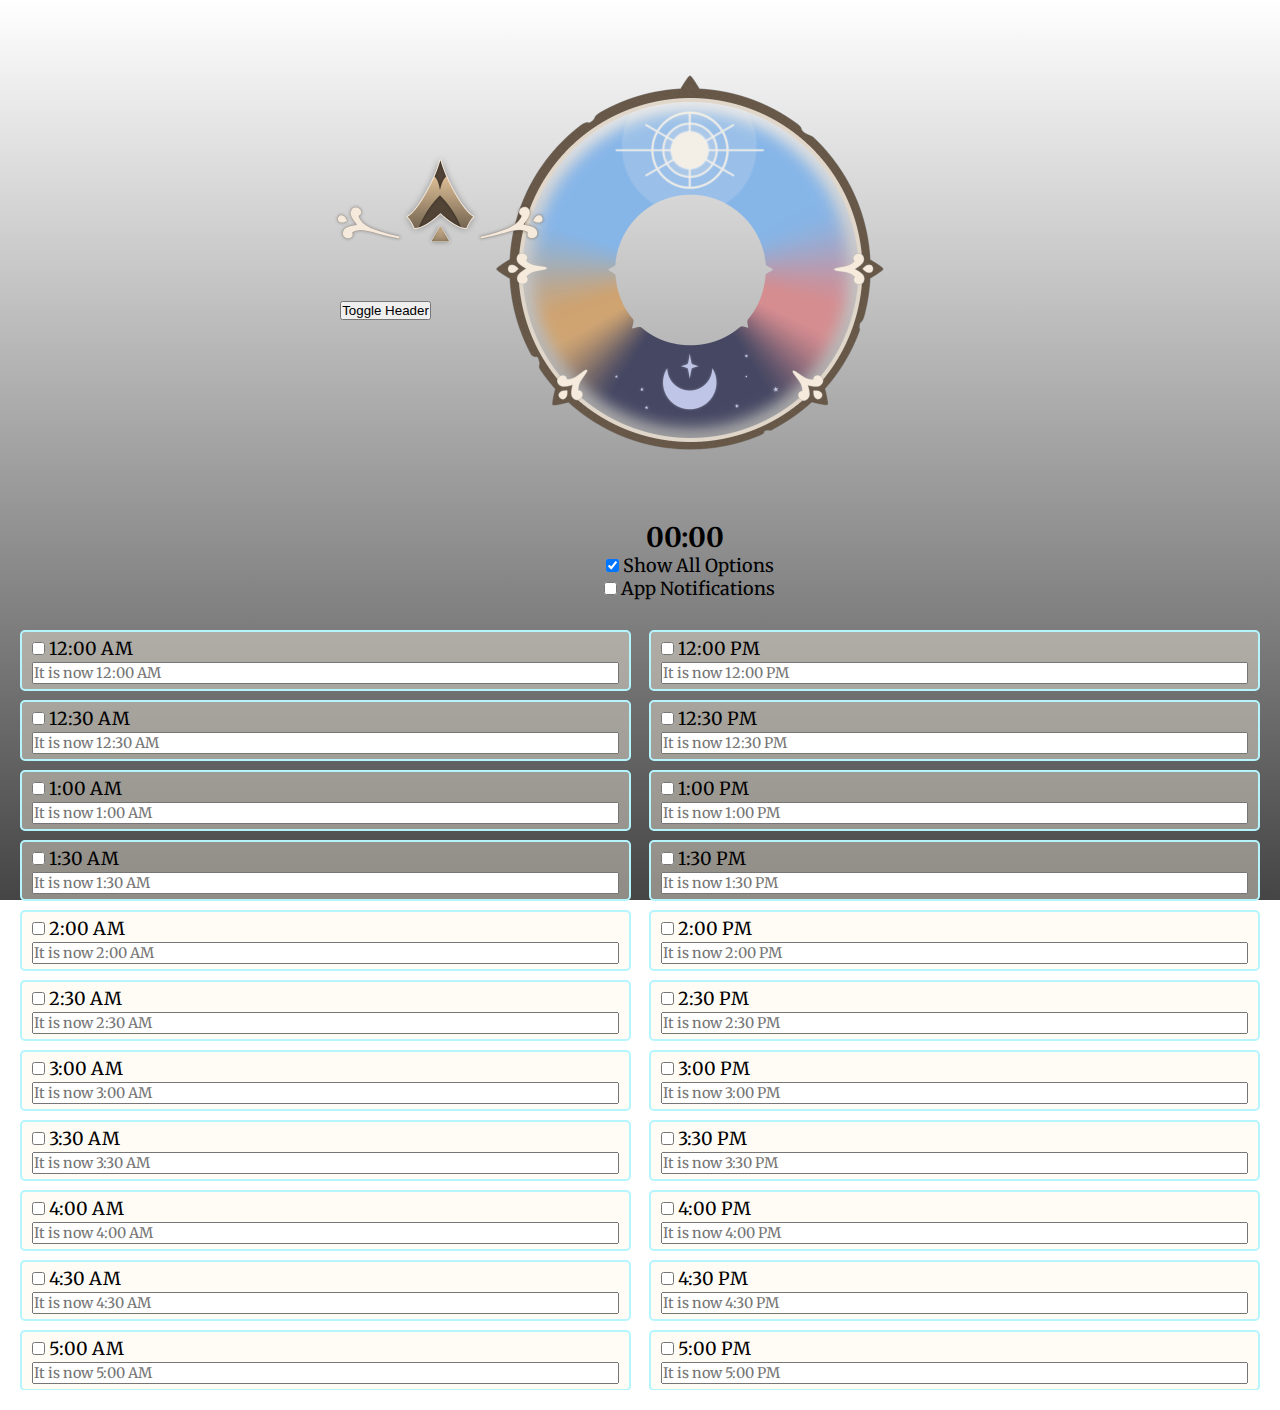
==== analog.html @ f40a9148 "remake foldable" ====
<!DOCTYPE html>
<html>

<head>
	<meta charset="utf-8" />
	<meta content='width=device-width, initial-scale=1.0, maximum-scale=1.0, user-scalable=no' name='viewport' />
	<meta name="viewport" content="width=device-width" />
	<link data-n-head="ssr" rel="preconnect" href="https://fonts.googleapis.com">
	<link data-n-head="ssr" rel="preconnect" href="https://fonts.gstatic.com" crossorigin="true">
	<link data-n-head="ssr" rel="stylesheet" href="https://fonts.googleapis.com/css2?family=Merriweather:wght@700&amp;family=Quicksand:wght@600;700&amp;display=swap">
	<link rel="icon" href="./favicon.ico?v=69" type="image/x-icon" />
	<meta name="description" content="Get Palia time notifications.">
	<meta name="theme-color" content="#83d5f6">
</head>

<body>
	<div class="main">
		<div class="header">
			<button onclick="toggleHeaderStatus()">Toggle Header</button>
			<div class="header-status">
				<div class="clock-container" id="clock-container">
					<div class="clock">
						<div class="hour" id="hour">
							<img class="hour-image" src="./img/clockhand.png" alt="Hour Hand Image">
						</div>
					</div>
				</div>
				<div>
					<h2 id="ingame-time">00:00</h2><span class="ingame-time-label"></span>
				</div>
				<div>
					<label><input type="checkbox" id="checkbox-show-all" onchange="toggleShowAll()" checked/>&nbsp;Show All Options</label>
				</div>
				<div>
					<label><input type="checkbox" id="enable-notifications" onchange="toggleEnableNotifications()" />&nbsp;App Notifications</label>
				</div>
			</div>
		</div>
		<div id="palia-times-container" data-show-all="true">
		</div>
	</div>
	
	<link href='./css/common.css?v=6901' rel='stylesheet' type='text/css'>
	<link href='./css/index.css?v=6903' rel='stylesheet' type='text/css'>
	<link href='./css/analogclock.css' rel='stylesheet' type='text/css'>
	<script src="./js/script.js?v=6903" type="module"></script>
	<script src="./js/analogclock.js" type="module"></script>
</body>

</html>
---- css/common.css ----
:root {
	--vs-disabled-bg: var(--vs-state-disabled-bg);
	--vs-disabled-color: var(--vs-state-disabled-color);
	--vs-disabled-cursor: var(--vs-state-disabled-cursor);
	--vs-transition-timing-function: cubic-bezier(1,0.5,0.8,1);
	--vs-transition-duration: 0.15s;
	--vs-colors--lightest: rgba(60,60,60,.26);
	--vs-colors--light: rgba(60,60,60,.5);
	--vs-colors--dark: #333;
	--vs-colors--darkest: rgba(0,0,0,.15);
	--vs-search-input-color: inherit;
	--vs-search-input-bg: #fff;
	--vs-search-input-placeholder-color: inherit;
	--vs-font-size: 1rem;
	--vs-line-height: 1.4;
	--vs-state-disabled-bg: #f8f8f8;
	--vs-state-disabled-color: var(--vs-colors--light);
	--vs-state-disabled-controls-color: var(--vs-colors--light);
	--vs-state-disabled-cursor: not-allowed;
	--vs-border-color: var(--vs-colors--lightest);
	--vs-border-width: 1px;
	--vs-border-style: solid;
	--vs-border-radius: 4px;
	--vs-actions-padding: 4px 6px 0 3px;
	--vs-controls-color: var(--vs-colors--light);
	--vs-controls-size: 1;
	--vs-controls--deselect-text-shadow: 0 1px 0 #fff;
	--vs-selected-bg: #f0f0f0;
	--vs-selected-color: var(--vs-colors--dark);
	--vs-selected-border-color: var(--vs-border-color);
	--vs-selected-border-style: var(--vs-border-style);
	--vs-selected-border-width: var(--vs-border-width);
	--vs-dropdown-bg: #fff;
	--vs-dropdown-color: inherit;
	--vs-dropdown-z-index: 1000;
	--vs-dropdown-min-width: 160px;
	--vs-dropdown-max-height: 350px;
	--vs-dropdown-box-shadow: 0px 3px 6px 0px var(--vs-colors--darkest);
	--vs-dropdown-option-bg: #000;
	--vs-dropdown-option-color: var(--vs-dropdown-color);
	--vs-dropdown-option-padding: 3px 20px;
	--vs-dropdown-option--active-bg: #5897fb;
	--vs-dropdown-option--active-color: #fff;
	--vs-dropdown-option--deselect-bg: #fb5858;
	--vs-dropdown-option--deselect-color: #fff;
	--vs-transition-timing-function: cubic-bezier(1,-0.115,0.975,0.855);
	--vs-transition-duration: 150ms;
	--swiper-theme-color: #007aff;
	--black: #000;
	--white: #fff;
	--off-white: #fffcf7;
	--earthy-500: #594f42;
	--earthy-400: #877d71;
	--earthy-300: #988d7f;
	--earthy-200: #ede4d8;
	--earthy-100: #f5ecdf;
	--sun-kissed-paper: #fef4e6;
	--sky-blue: #1e9de8;
	--dark-blue: #005b98;
	--nautical-blue: #395684;
	--light-blue: #10698c;
	--easeInOutQuint: cubic-bezier(0.86,0,0.07,1);
	--easeOutCirc: cubic-bezier(0.075,0.82,0.165,1);
	--html-background: var(--sun-kissed-paper);
	--html-min-width: 320px;
	--base-font-family: "Quicksand",Arial,sans-serif;
	--base-font-size: 16px;
	--base-line-height: math.div(24px,16px);
	--heading-font-family: "Merriweather",serif;
	--transition-speed-normal: 0.4s;
	--transition-speed-fast: 0.2s;
	--modal-z-index: 1000;
	--nav-z-index: 999;
	--swiper-overflow: visible;
	--site-max-width: 100%;
	--border-radius: 7px;
	--border-thickness: 3px;
	--background-gradient: linear-gradient(180deg,#42cdfb,#4983e9);
	--background-gradient-hover: linear-gradient(180deg,#26e1ff,#495cf9);
	--primary-btn: linear-gradient(180deg,#ffc00d,#ffd459);
	--primary-btn-border: #fed14f;
	--primary-btn-hover: #ffeaad;
	--secondary-btn: linear-gradient(180deg,#1e9de8,#4886ea);
	--secondary-btn-border: #428aea;
	--secondary-btn-hover: #005b98;
	--common-background: 254, 244, 230;

	font-size: 15px;
	font-family: 'Merriweather', cursive;
	color: rgb(var(--color-3a3a3a));
}

* {
	box-sizing: border-box;
	padding: 0;
	margin: 0;
}

html,
body {
	width: 100%;
	height: 100%;
	margin: 0;
}

.no-highlight {
	-webkit-touch-callout: none;
	-webkit-user-select: none;
	-khtml-user-select: none;
	-moz-user-select: none;
	-ms-user-select: none;
	user-select: none;
}

.arrow-back {
	filter: invert(100%) sepia(100%) saturate(1%) hue-rotate(159deg) brightness(104%) contrast(101%) drop-shadow(0px -1px 0px #00000044) drop-shadow(1px 0px 0px #00000044) drop-shadow(1px 1px 0px #00000044) drop-shadow(-1px 1px 0px #00000044);
	width: 40px;
	cursor: pointer;
}

.vertical-align {
	vertical-align: middle;
}

.cursor-pointer {
	cursor: pointer;
}

.opacity-zero {
	opacity: 0;
}

.display-none {
	display: none;
}
---- css/index.css ----
:root {
	font-size: 18px;
}

body {
	background-image:
		linear-gradient(to bottom, rgba(255, 255, 255, 0.5), rgba(0, 0, 0, 0.73)),
		url(https://images.ctfassets.net/qyr5bjm559gz/4HhELAdd1DF1UfbJZrSzmJ/7294aeb34dfed54749849025bd4b76ef/Palia_Key_Art_Wallpaper_4K.png?);
	position: absolute;
	height: 100%;
	background-repeat: no-repeat;
	background-position: center;
	background-size: cover;
	overflow: hidden;
}

.main {
	padding: 20px 20px;
	overflow: hidden;
}

.header {
	display: flex;
	grid-template-columns: 1fr 1fr;
	gap: 0.5em;
	align-items: center;
	justify-content: center;
}

.header-status {
	display: flex;
	flex-direction: column;
	text-align: center;
}

#ingame-time {
	display: inline;
	margin-right: 10px;
	margin-top: 412px;
}

#palia-times-container {
	display: grid;
	grid-template-rows: 1fr 1fr 1fr 1fr 1fr 1fr 1fr 1fr 1fr 1fr 1fr 1fr 1fr 1fr 1fr 1fr 1fr 1fr 1fr 1fr 1fr 1fr 1fr 1fr;
	grid-auto-flow: column;
	gap: 0.5em 1em;
	margin-top: 20px;
	height: calc(100vh - 130px);
	overflow-y: auto;
	padding: 10px 0;
}

#palia-times-container>div {
	width: 100%;
	border: 2px solid #b4f5fe;
	border-radius: 5px;
	padding: 5px 10px;
	background-color: rgba(var(--common-background), 0.4);
}

#palia-times-container[data-show-all="false"]>div[data-is-checked="false"] {
	display: none;
}

input[type="text"][id^="text"] {
	width: 100%;
	font-family: 'Merriweather', cursive;
	font-size: 80%;
}

@media (max-width: 820px) {
	:root {
		font-size: 16px;
	}

	#palia-times-container {
		height: calc(100vh);
		grid-auto-flow: row;
	}

	#ingame-time {
		margin-right: 0;
	}

	.ingame-time-label {
		display: none;
	}
}
---- css/analogclock.css ----
.clock-container {
    width: 500px;
    height: 500px;
    /* border: 5px solid #333; */
    border-radius: 50%;
    position: relative;
    background-size: cover; /* Adjust the background size as needed */
    margin: 0 auto;
}

.clock {
    width: 100%;
    height: 100%;
    position: absolute;
    background-image: url('/img/clockwork.png'); /* Set the path to your background image */
    background-size: cover; /* Adjust the background size as needed */
}

.minute, .second {
    position: absolute;
    width: 50%;
    height: 2px;
    background: #333;
    top: 50%;
    transform-origin: 100%;
    transform: translateY(-40%);
}

.hour {
    position: absolute;
    width: 100%; /* Set the width of the square image */
    height: 100%; /* Set the height of the square image */
    top: 0%;
    left: 0%;
    transform: translate(-50%, -50%);
}

.hour-image {
    width: 100%;
    height: 100%;
}

.hidden {
    display: none;
}
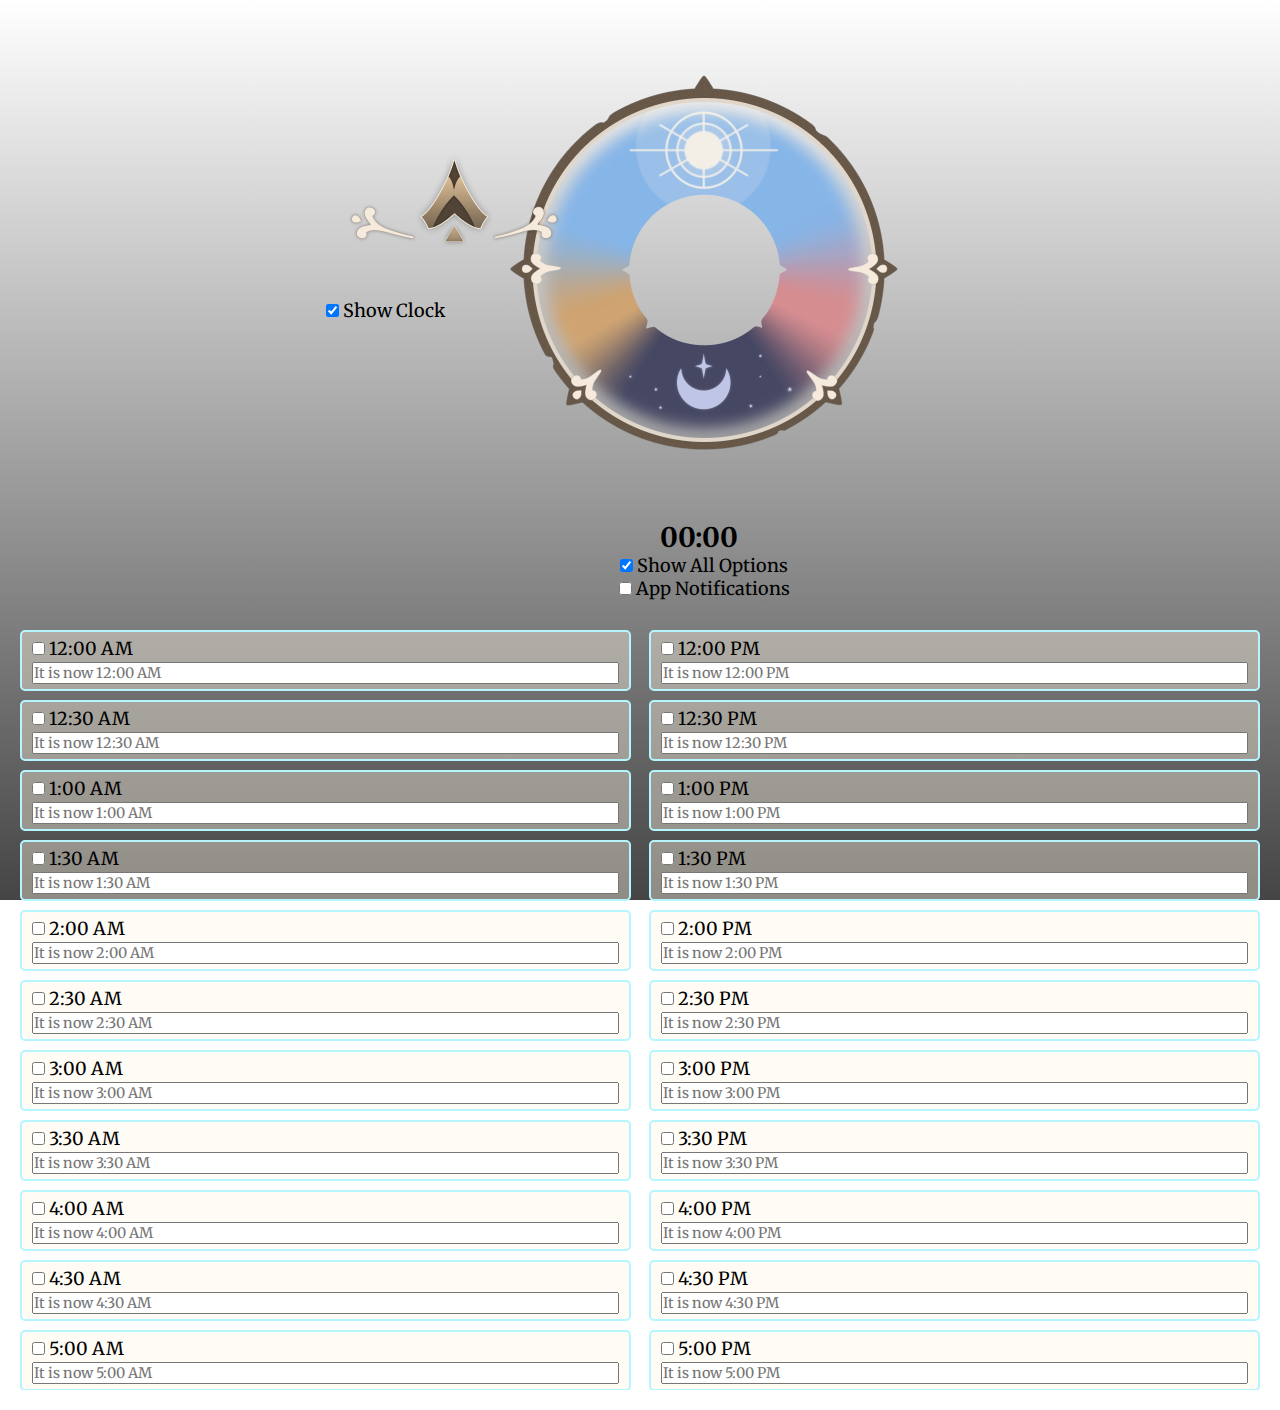
==== commit e1c9bb9d: "toggle show" ====
--- a/analog.html
+++ b/analog.html
@@ -16,7 +16,7 @@
 <body>
 	<div class="main">
 		<div class="header">
-			<button onclick="toggleHeaderStatus()">Toggle Header</button>
+			<label><input type="checkbox" id="toggle-headerstatus" onchange="onToggleShowStatus()" checked/>&nbsp;Show Clock</label>
 			<div class="header-status">
 				<div class="clock-container" id="clock-container">
 					<div class="clock">
@@ -44,7 +44,7 @@
 	<link href='./css/index.css?v=6903' rel='stylesheet' type='text/css'>
 	<link href='./css/analogclock.css' rel='stylesheet' type='text/css'>
 	<script src="./js/script.js?v=6903" type="module"></script>
-	<script src="./js/analogclock.js" type="module"></script>
+	<script src="./js/analogclock.js" type="js"></script>
 </body>
 
 </html>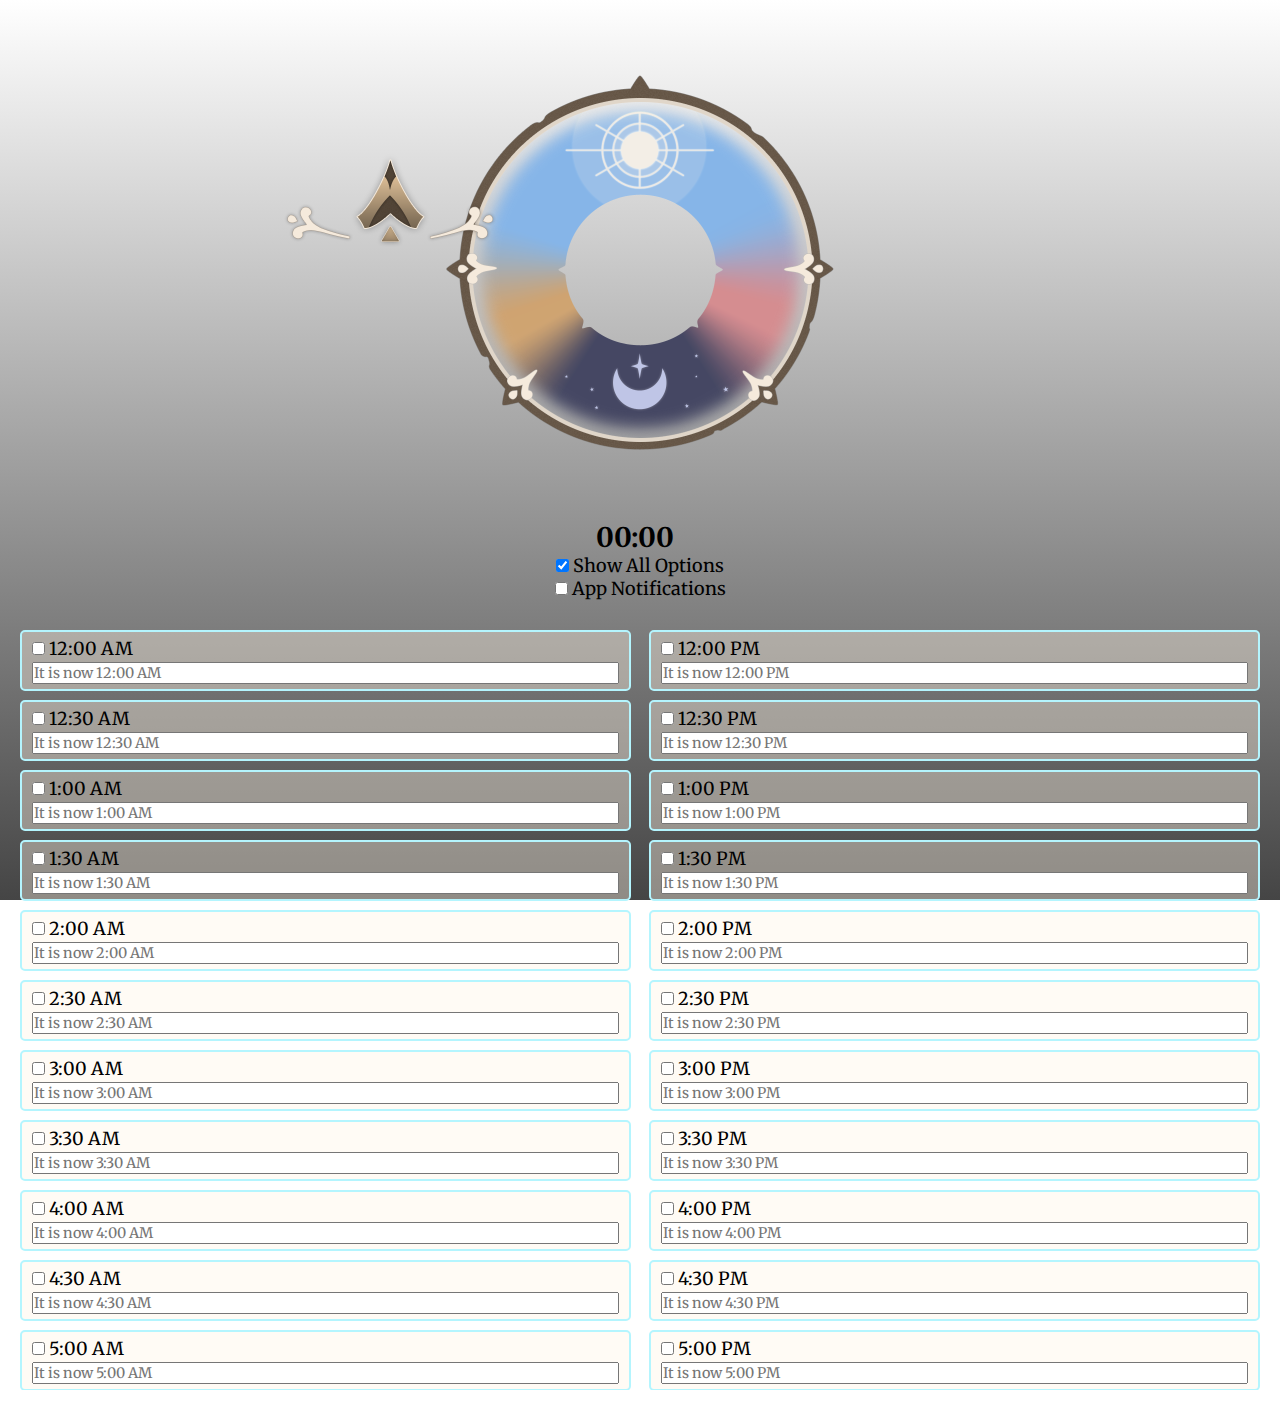
==== commit 7cb045ad: "tewgrh" ====
--- a/analog.html
+++ b/analog.html
@@ -16,7 +16,6 @@
 <body>
 	<div class="main">
 		<div class="header">
-			<label><input type="checkbox" id="toggle-headerstatus" onchange="onToggleShowStatus()" checked/>&nbsp;Show Clock</label>
 			<div class="header-status">
 				<div class="clock-container" id="clock-container">
 					<div class="clock">
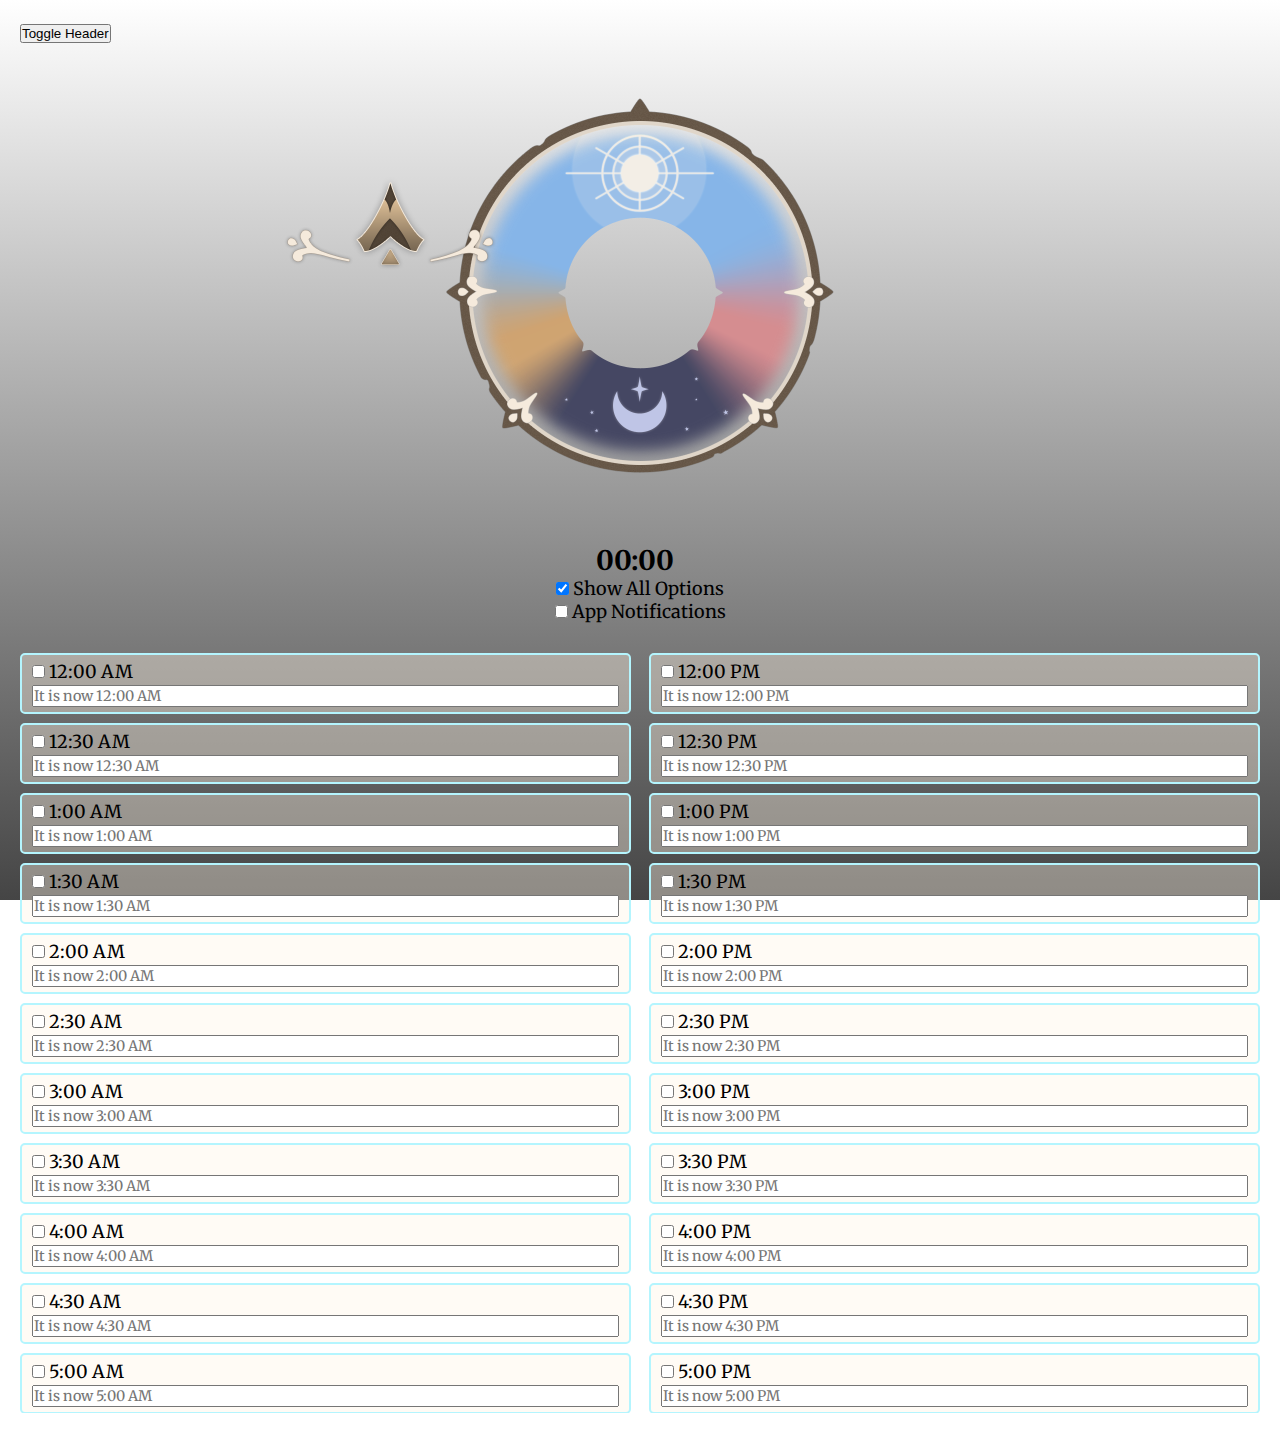
==== commit edf1bc72: "Update analog.html" ====
--- a/analog.html
+++ b/analog.html
@@ -15,6 +15,7 @@
 
 <body>
 	<div class="main">
+		<button onclick="toggleHeaderStatus()">Toggle Header</button>
 		<div class="header">
 			<div class="header-status">
 				<div class="clock-container" id="clock-container">
@@ -43,7 +44,12 @@
 	<link href='./css/index.css?v=6903' rel='stylesheet' type='text/css'>
 	<link href='./css/analogclock.css' rel='stylesheet' type='text/css'>
 	<script src="./js/script.js?v=6903" type="module"></script>
-	<script src="./js/analogclock.js" type="js"></script>
+	<script>
+        function toggleHeaderStatus() {
+            var headerStatus = document.querySelector('.header-status');
+            headerStatus.classList.toggle('hidden');
+        }
+    </script>
 </body>
 
 </html>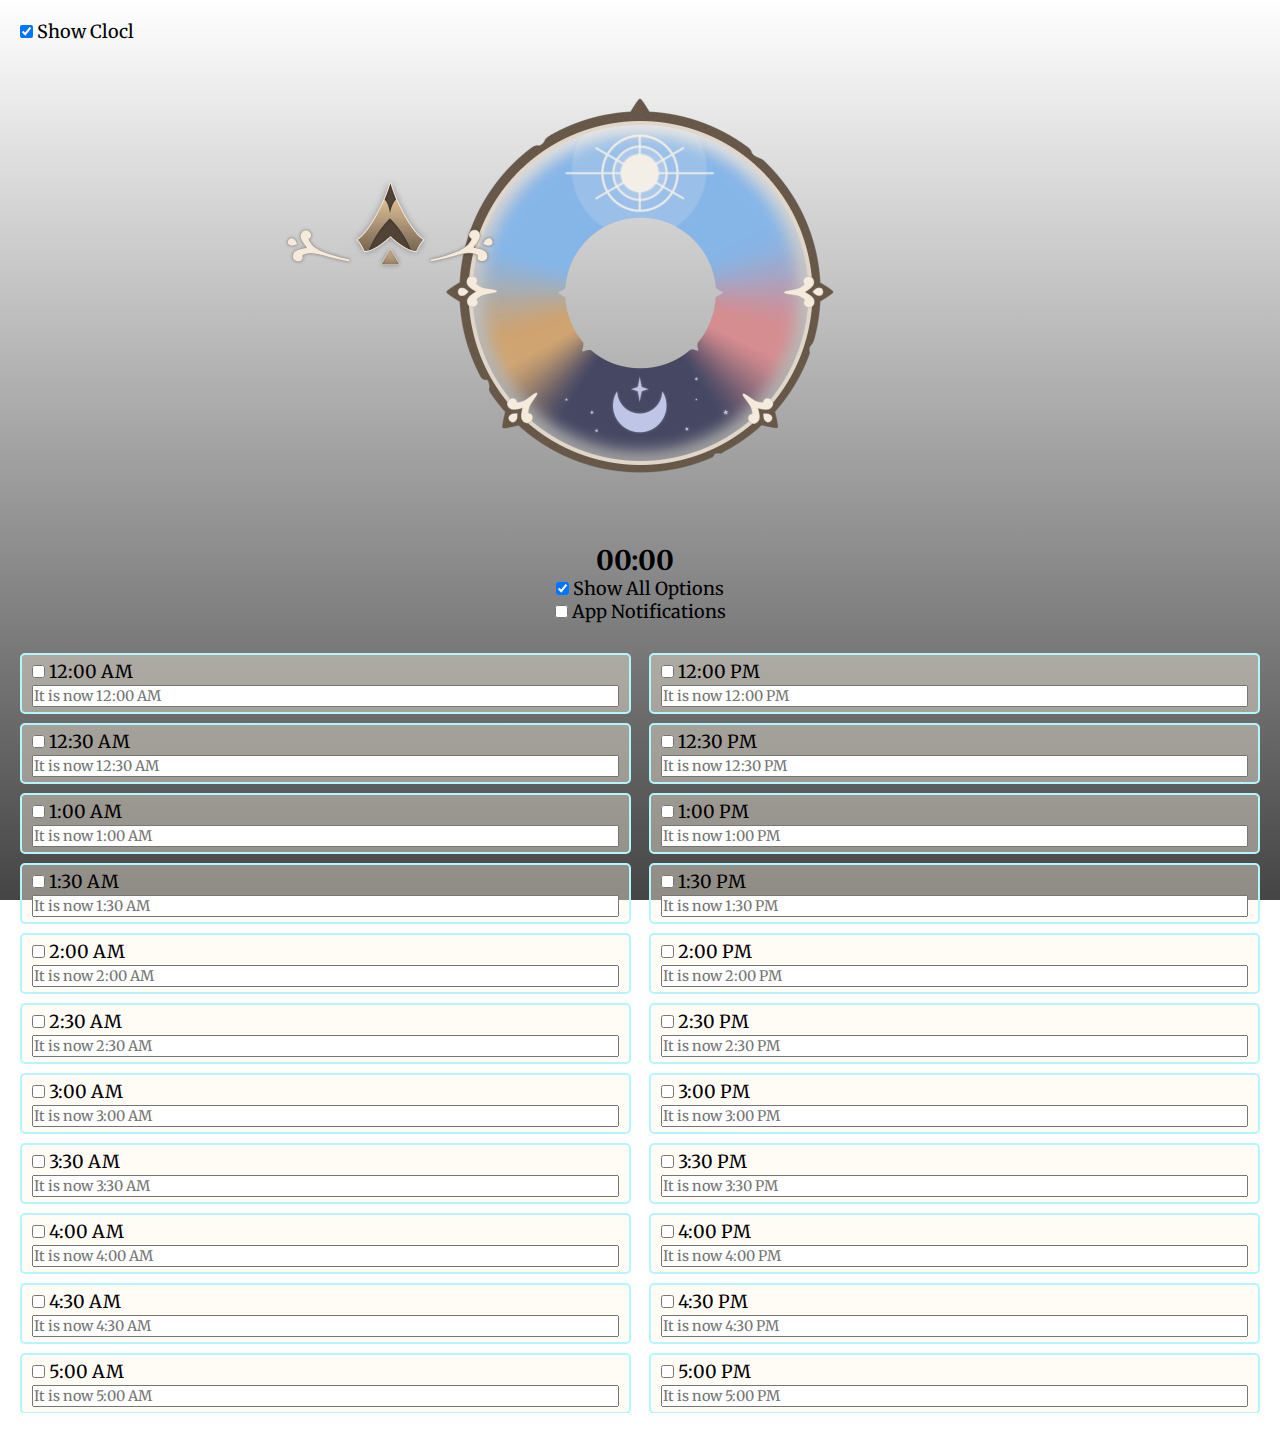
==== commit c117ef6d: "Update analog.html" ====
--- a/analog.html
+++ b/analog.html
@@ -15,7 +15,7 @@
 
 <body>
 	<div class="main">
-		<button onclick="toggleHeaderStatus()">Toggle Header</button>
+		<label><input type="checkbox" onchange="toggleHeaderStatus()" checked/>&nbsp;Show Clocl</label>
 		<div class="header">
 			<div class="header-status">
 				<div class="clock-container" id="clock-container">
@@ -46,7 +46,7 @@
 	<script src="./js/script.js?v=6903" type="module"></script>
 	<script>
         function toggleHeaderStatus() {
-            var headerStatus = document.querySelector('.header-status');
+            var headerStatus = document.querySelector('.clock-container');
             headerStatus.classList.toggle('hidden');
         }
     </script>
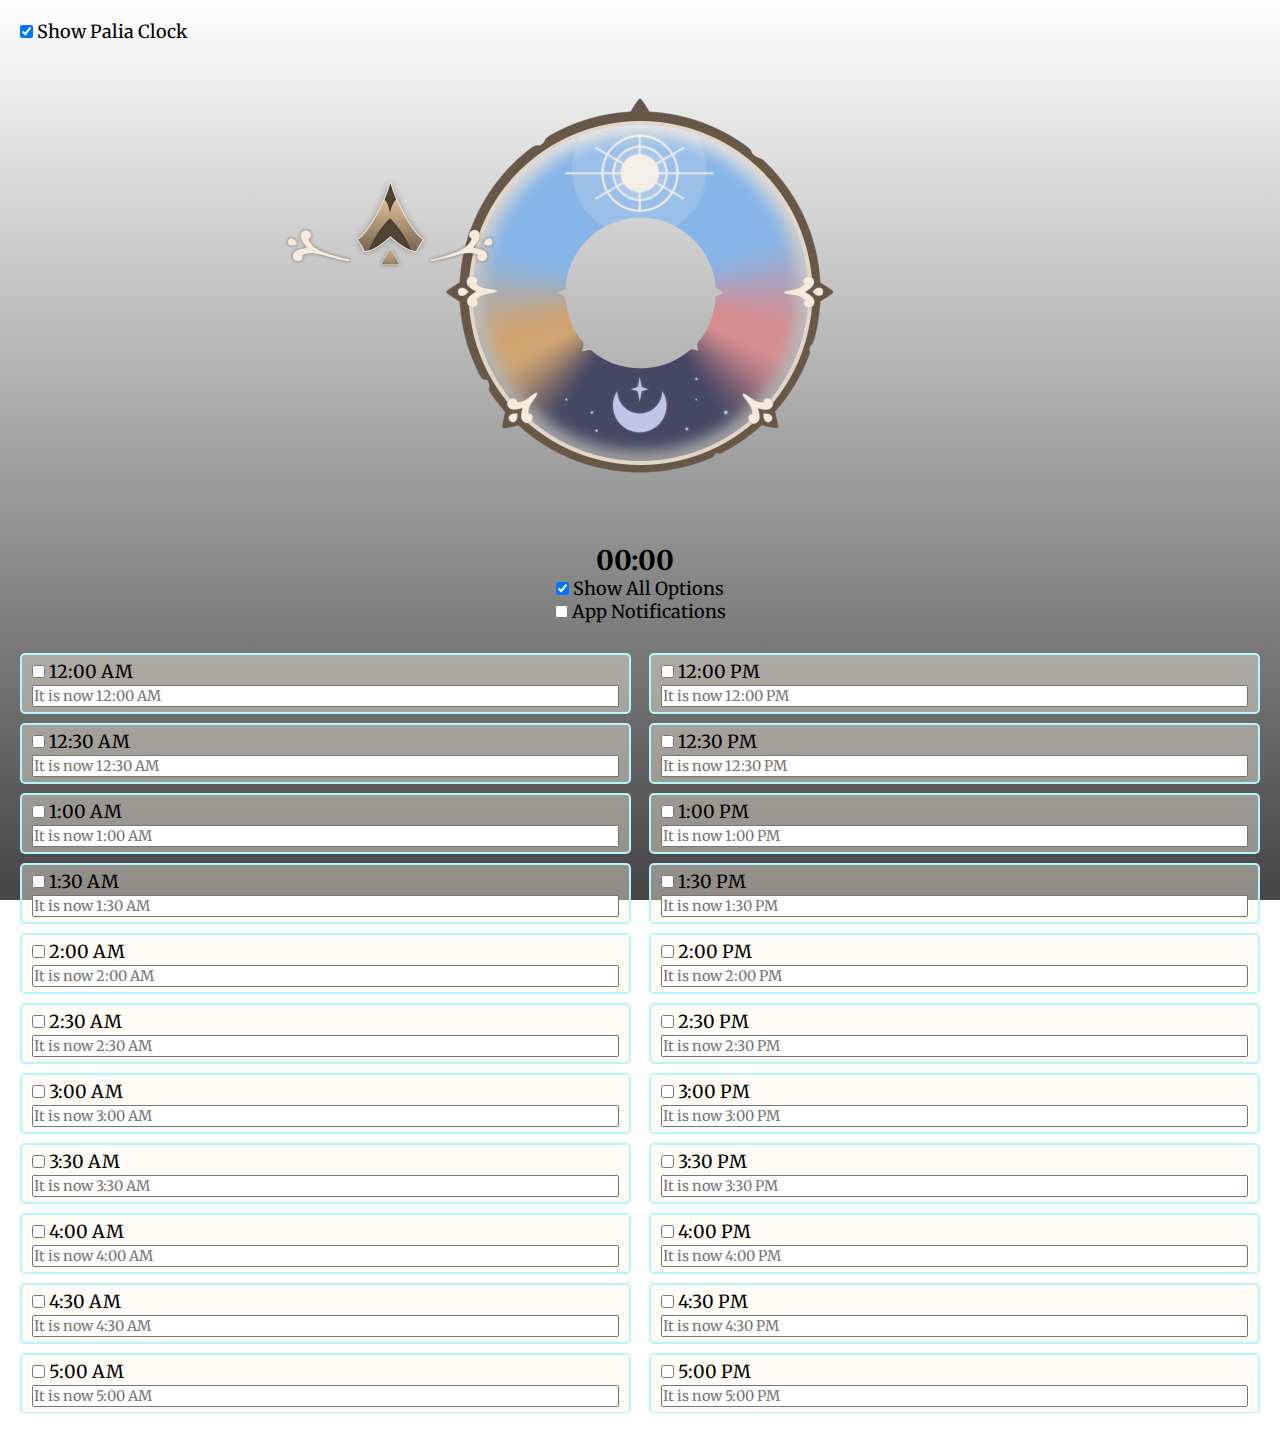
==== commit 30846328: "Update analog.html" ====
--- a/analog.html
+++ b/analog.html
@@ -15,7 +15,7 @@
 
 <body>
 	<div class="main">
-		<label><input type="checkbox" onchange="toggleHeaderStatus()" checked/>&nbsp;Show Clocl</label>
+		<label><input type="checkbox" onchange="toggleHeaderStatus()" checked/>&nbsp;Show Palia Clock</label>
 		<div class="header">
 			<div class="header-status">
 				<div class="clock-container" id="clock-container">
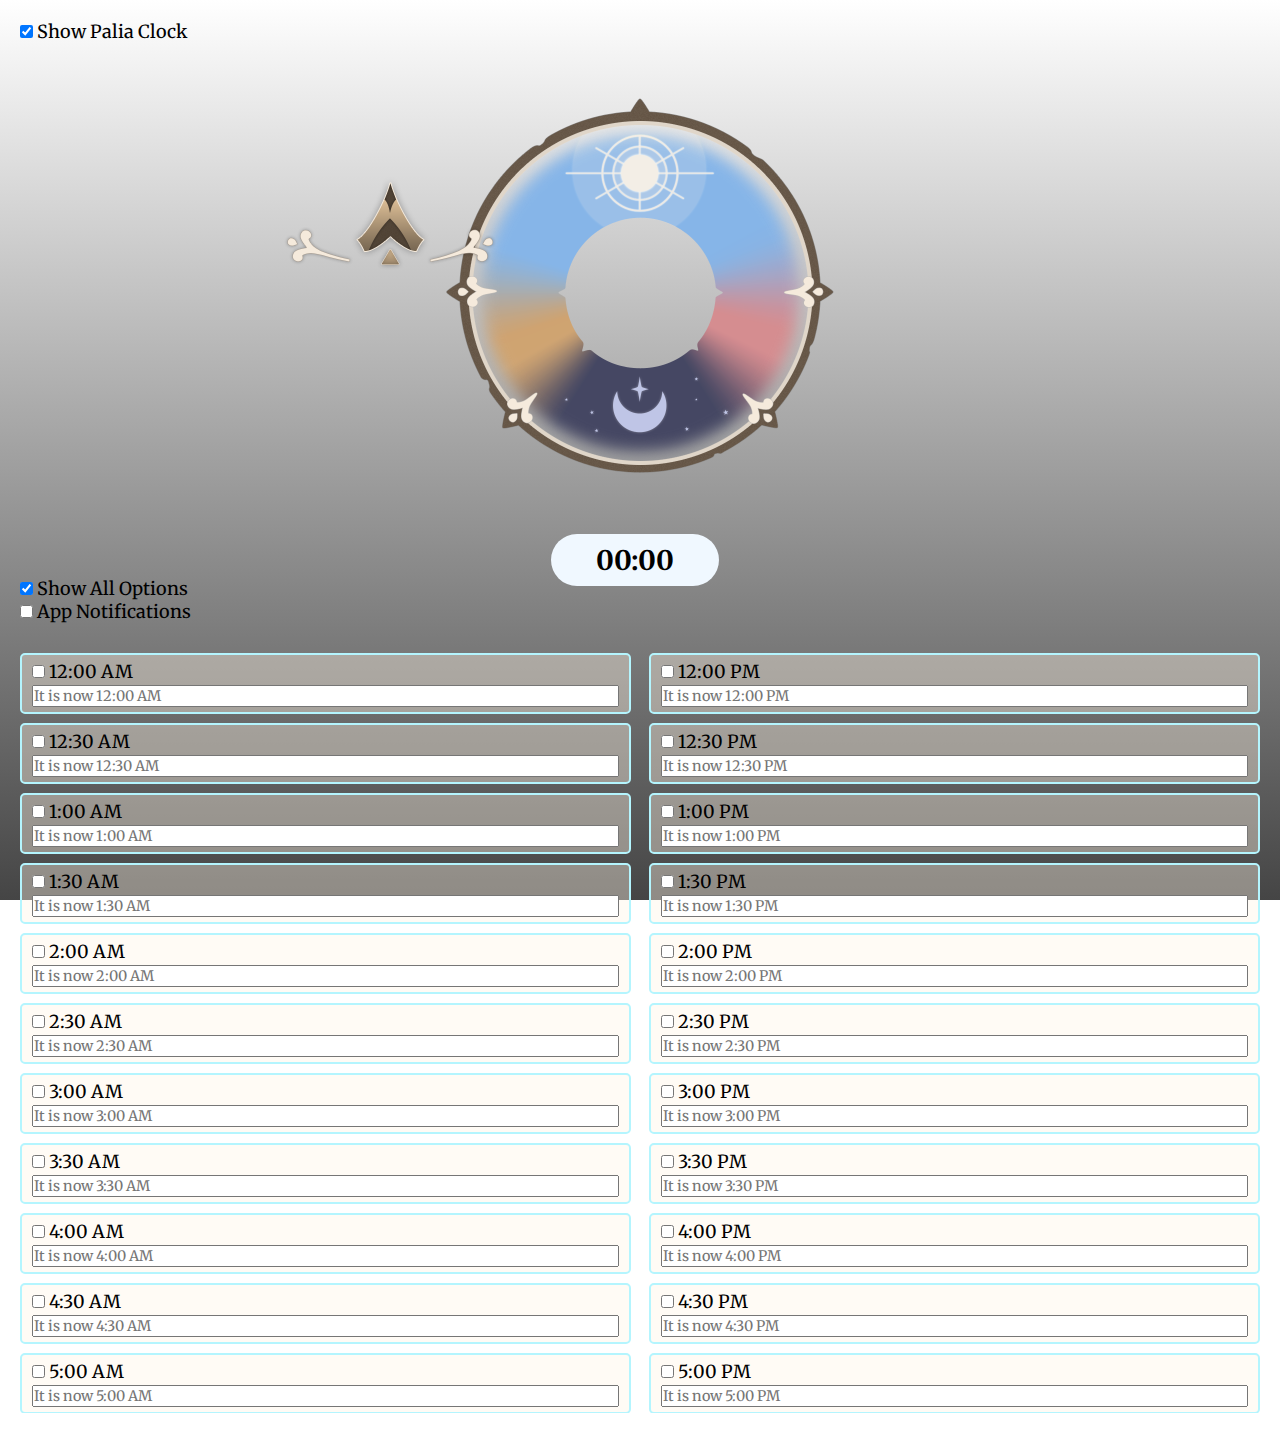
==== commit b2a0f042: "Update analog.html" ====
--- a/analog.html
+++ b/analog.html
@@ -28,13 +28,13 @@
 				<div>
 					<h2 id="ingame-time">00:00</h2><span class="ingame-time-label"></span>
 				</div>
-				<div>
-					<label><input type="checkbox" id="checkbox-show-all" onchange="toggleShowAll()" checked/>&nbsp;Show All Options</label>
-				</div>
-				<div>
-					<label><input type="checkbox" id="enable-notifications" onchange="toggleEnableNotifications()" />&nbsp;App Notifications</label>
-				</div>
 			</div>
+		</div>
+		<div>
+			<label><input type="checkbox" id="checkbox-show-all" onchange="toggleShowAll()" checked/>&nbsp;Show All Options</label>
+		</div>
+		<div>
+			<label><input type="checkbox" id="enable-notifications" onchange="toggleEnableNotifications()" />&nbsp;App Notifications</label>
 		</div>
 		<div id="palia-times-container" data-show-all="true">
 		</div>
--- a/css/index.css
+++ b/css/index.css
@@ -37,6 +37,10 @@
 	display: inline;
 	margin-right: 10px;
 	margin-top: 412px;
+	background-color: aliceblue;
+	box-sizing: inherit;
+	padding: .5rem 2.5rem;
+	border-radius: 5vh;
 }
 
 #palia-times-container {
@@ -74,7 +78,7 @@
 	}
 
 	#palia-times-container {
-		height: calc(100vh);
+		height: calc(800px);
 		grid-auto-flow: row;
 	}
 
